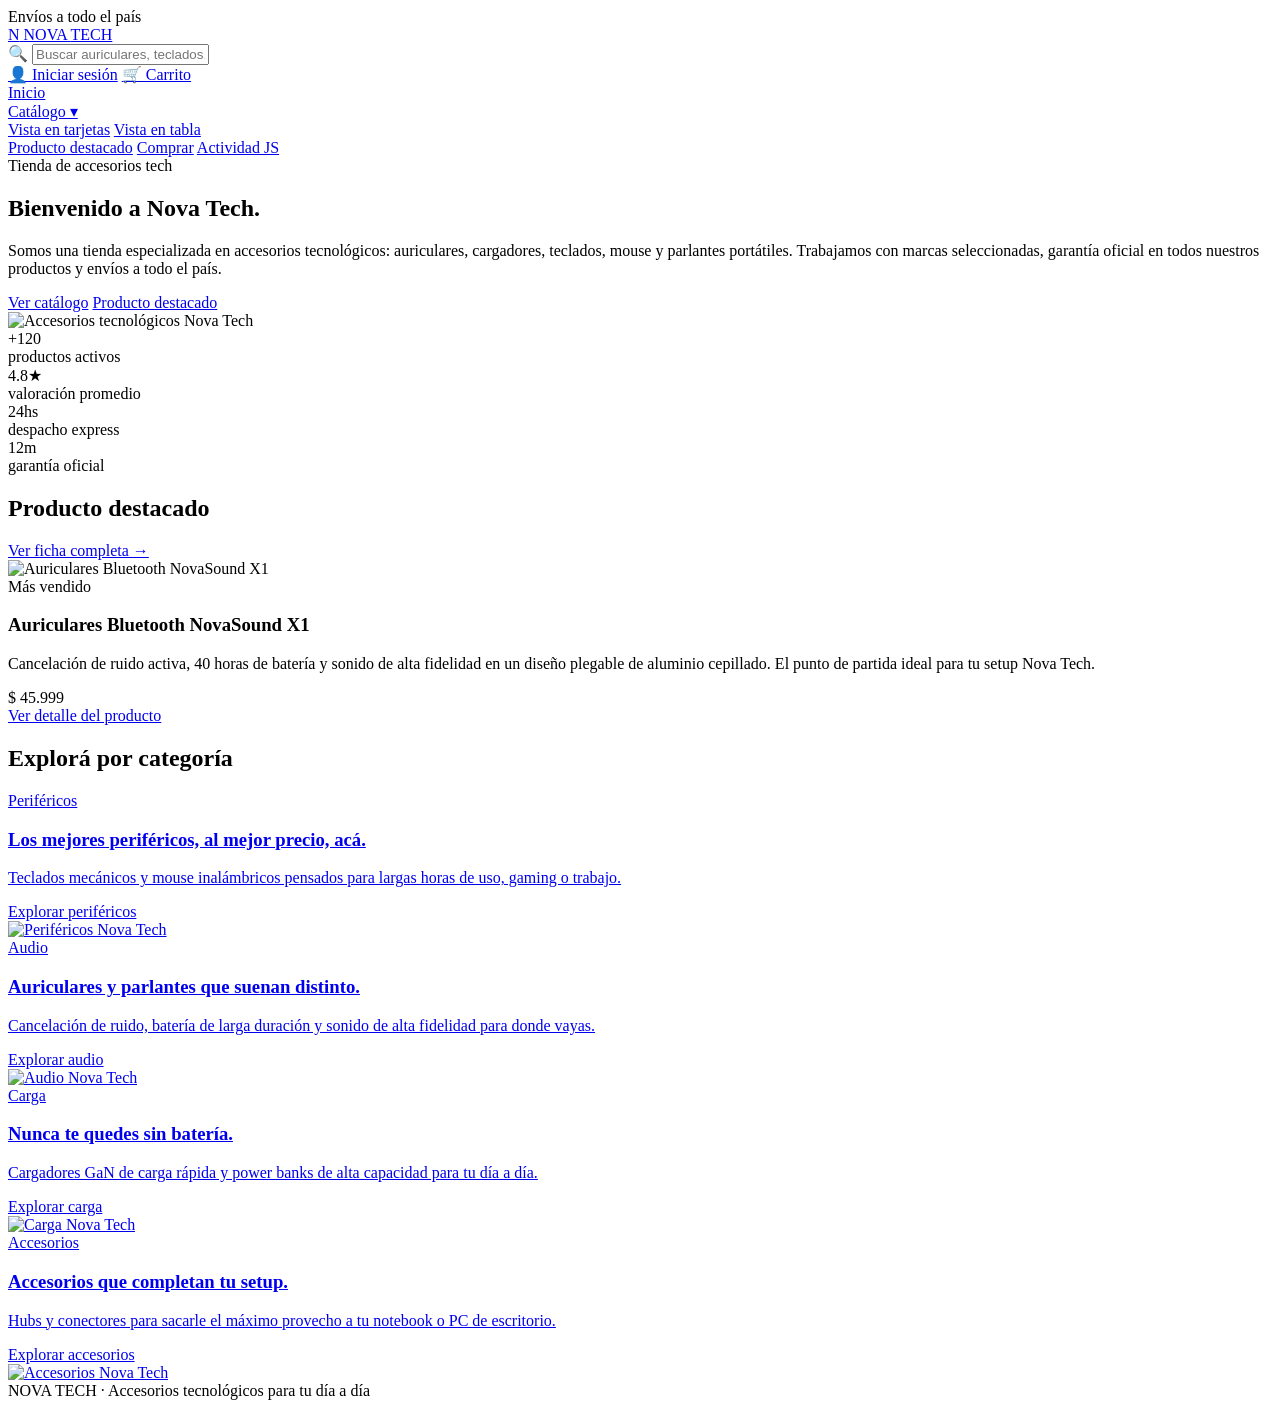
==== index.html @ 22a76394 "Crear proyecto Nova Tech para la Actividad Áulica 13" ====
<!DOCTYPE html>
<html lang="es">
<head>
  <meta charset="UTF-8">
  <meta name="viewport" content="width=device-width, initial-scale=1.0">
  <title>Nova Tech — Accesorios tecnológicos</title>
  <link rel="stylesheet" href="estilos.css">
</head>
<body>

  <!-- Encabezado: barra de utilidad, marca, buscador y navegacion (igual en las 6 paginas) -->
  <header class="site-header">
    <div class="utility-bar">
      <div class="utility-bar-inner">
        <span>Envíos a todo el país</span>
      </div>
    </div>
    <div class="header-main">
      <div class="header-main-inner">
        <a href="index.html" class="brand">
          <span class="brand-mark">N</span>
          NOVA <span class="accent">TECH</span>
        </a>
        <div class="search-bar">
          <span class="search-icon">🔍</span>
          <input type="text" placeholder="Buscar auriculares, teclados, cargadores...">
        </div>
        <div class="header-actions">
          <a href="login.html" class="header-action">👤 Iniciar sesión</a>
          <a href="comprar.html" class="header-action cart">🛒 Carrito</a>
        </div>
      </div>
    </div>
    <nav class="navbar">
      <div class="navbar-inner">
        <a href="index.html" class="active">Inicio</a>
        <div class="nav-item">
          <a href="listado_box.html">Catálogo ▾</a>
          <div class="dropdown-menu">
            <a href="listado_box.html">Vista en tarjetas</a>
            <a href="listado_tabla.html">Vista en tabla</a>
          </div>
        </div>
        <a href="producto.html">Producto destacado</a>
        <a href="comprar.html">Comprar</a>
        <a href="algoritmica.html">Actividad JS</a>

      </div>
    </nav>
  </header>

  <main class="page-shell">

    <section class="hero">
      <div>
        <span class="eyebrow">Tienda de accesorios tech</span>
        <h1>Bienvenido a <span class="mono">Nova Tech</span>.</h1>
        <p class="lead">
          Somos una tienda especializada en accesorios tecnológicos: auriculares,
          cargadores, teclados, mouse y parlantes portátiles. Trabajamos con marcas
          seleccionadas, garantía oficial en todos nuestros productos y envíos a
          todo el país.
        </p>
        <div class="hero-actions">
          <a href="listado_box.html" class="btn btn-primary">Ver catálogo</a>
          <a href="producto.html" class="btn btn-outline">Producto destacado</a>
        </div>
      </div>
      <div class="hero-visual">
        <img src="https://images.unsplash.com/photo-1550009158-9ebf69173e03?w=700&q=80&auto=format&fit=crop" alt="Accesorios tecnológicos Nova Tech">
      </div>
    </section>

    <!-- Metricas de confianza de la tienda -->
    <section aria-label="Estadísticas de la tienda">
      <div class="stat-strip">
        <div class="stat-box">
          <div class="num">+120</div>
          <div class="label">productos activos</div>
        </div>
        <div class="stat-box">
          <div class="num">4.8★</div>
          <div class="label">valoración promedio</div>
        </div>
        <div class="stat-box">
          <div class="num">24hs</div>
          <div class="label">despacho express</div>
        </div>
        <div class="stat-box">
          <div class="num">12m</div>
          <div class="label">garantía oficial</div>
        </div>
      </div>
    </section>

    <!-- Producto destacado: enlaza a la ficha completa en producto.html -->
    <section aria-labelledby="heading-destacado">
      <div class="section-heading">
        <h2 id="heading-destacado">Producto destacado</h2>
        <a href="producto.html" class="tag mono">Ver ficha completa →</a>
      </div>

      <article class="featured-card">
        <img src="https://images.unsplash.com/photo-1585298723682-7115561c51b7?w=500&q=80&auto=format&fit=crop" alt="Auriculares Bluetooth NovaSound X1">
        <div>
          <span class="badge">Más vendido</span>
          <h3>Auriculares Bluetooth NovaSound X1</h3>
          <p>
            Cancelación de ruido activa, 40 horas de batería y sonido de alta fidelidad
            en un diseño plegable de aluminio cepillado. El punto de partida ideal
            para tu setup Nova Tech.
          </p>
          <div class="price">$ 45.999</div>
          <a href="producto.html" class="btn btn-primary">Ver detalle del producto</a>
        </div>
      </article>
    </section>

    <!-- Accesos por categoria: cada banner enlaza al catalogo ya filtrado -->
    <section aria-labelledby="heading-categorias">
      <div class="section-heading">
        <h2 id="heading-categorias">Explorá por categoría</h2>
      </div>

      <a href="listado_box.html#perifericos" class="promo-banner">
        <div class="promo-text">
          <span class="eyebrow">Periféricos</span>
          <h3>Los mejores periféricos, al mejor precio, acá.</h3>
          <p>Teclados mecánicos y mouse inalámbricos pensados para largas horas de uso, gaming o trabajo.</p>
          <span class="btn btn-primary" style="width:fit-content;">Explorar periféricos</span>
        </div>
        <div class="promo-image">
          <img src="https://images.unsplash.com/photo-1618384887929-16ec33fab9ef?w=700&q=75&auto=format&fit=crop" alt="Periféricos Nova Tech">
        </div>
      </a>

      <a href="listado_box.html#audio" class="promo-banner">
        <div class="promo-text">
          <span class="eyebrow">Audio</span>
          <h3>Auriculares y parlantes que suenan distinto.</h3>
          <p>Cancelación de ruido, batería de larga duración y sonido de alta fidelidad para donde vayas.</p>
          <span class="btn btn-primary" style="width:fit-content;">Explorar audio</span>
        </div>
        <div class="promo-image">
          <img src="https://images.unsplash.com/photo-1590658268037-6bf12165a8df?w=700&q=75&auto=format&fit=crop" alt="Audio Nova Tech">
        </div>
      </a>

      <a href="listado_box.html#carga" class="promo-banner">
        <div class="promo-text">
          <span class="eyebrow">Carga</span>
          <h3>Nunca te quedes sin batería.</h3>
          <p>Cargadores GaN de carga rápida y power banks de alta capacidad para tu día a día.</p>
          <span class="btn btn-primary" style="width:fit-content;">Explorar carga</span>
        </div>
        <div class="promo-image">
          <img src="https://images.unsplash.com/photo-1583863788434-e58a36330cf0?w=700&q=75&auto=format&fit=crop" alt="Carga Nova Tech">
        </div>
      </a>

      <a href="listado_box.html#accesorios" class="promo-banner">
        <div class="promo-text">
          <span class="eyebrow">Accesorios</span>
          <h3>Accesorios que completan tu setup.</h3>
          <p>Hubs y conectores para sacarle el máximo provecho a tu notebook o PC de escritorio.</p>
          <span class="btn btn-primary" style="width:fit-content;">Explorar accesorios</span>
        </div>
        <div class="promo-image">
          <img src="https://raw.githubusercontent.com/BalthaIbarra/NovaApp/main/images/novahub-usbc.jpg" alt="Accesorios Nova Tech">
        </div>
      </a>
    </section>

  </main>

  <!-- Pie de pagina -->
  <footer class="site-footer">
    <span class="accent">NOVA TECH</span> · Accesorios tecnológicos para tu día a día
  </footer>

</body>
</html>
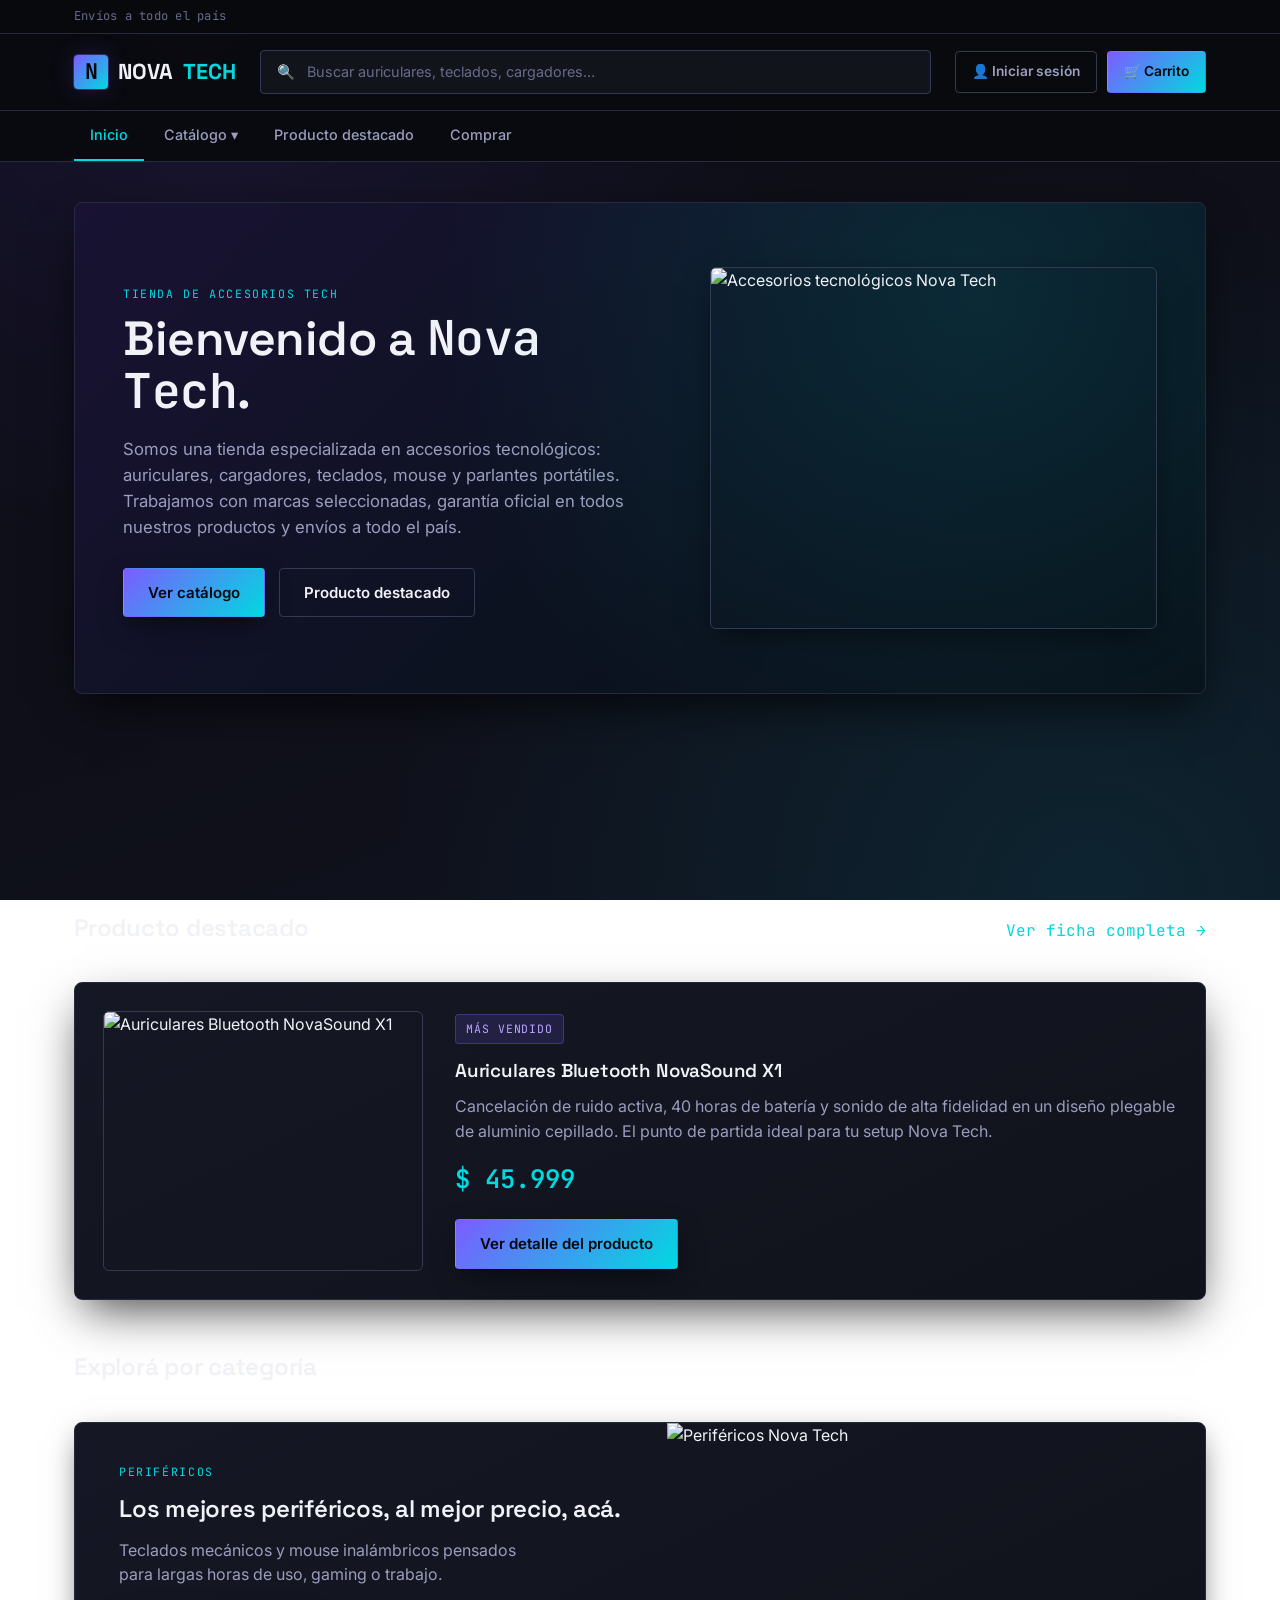
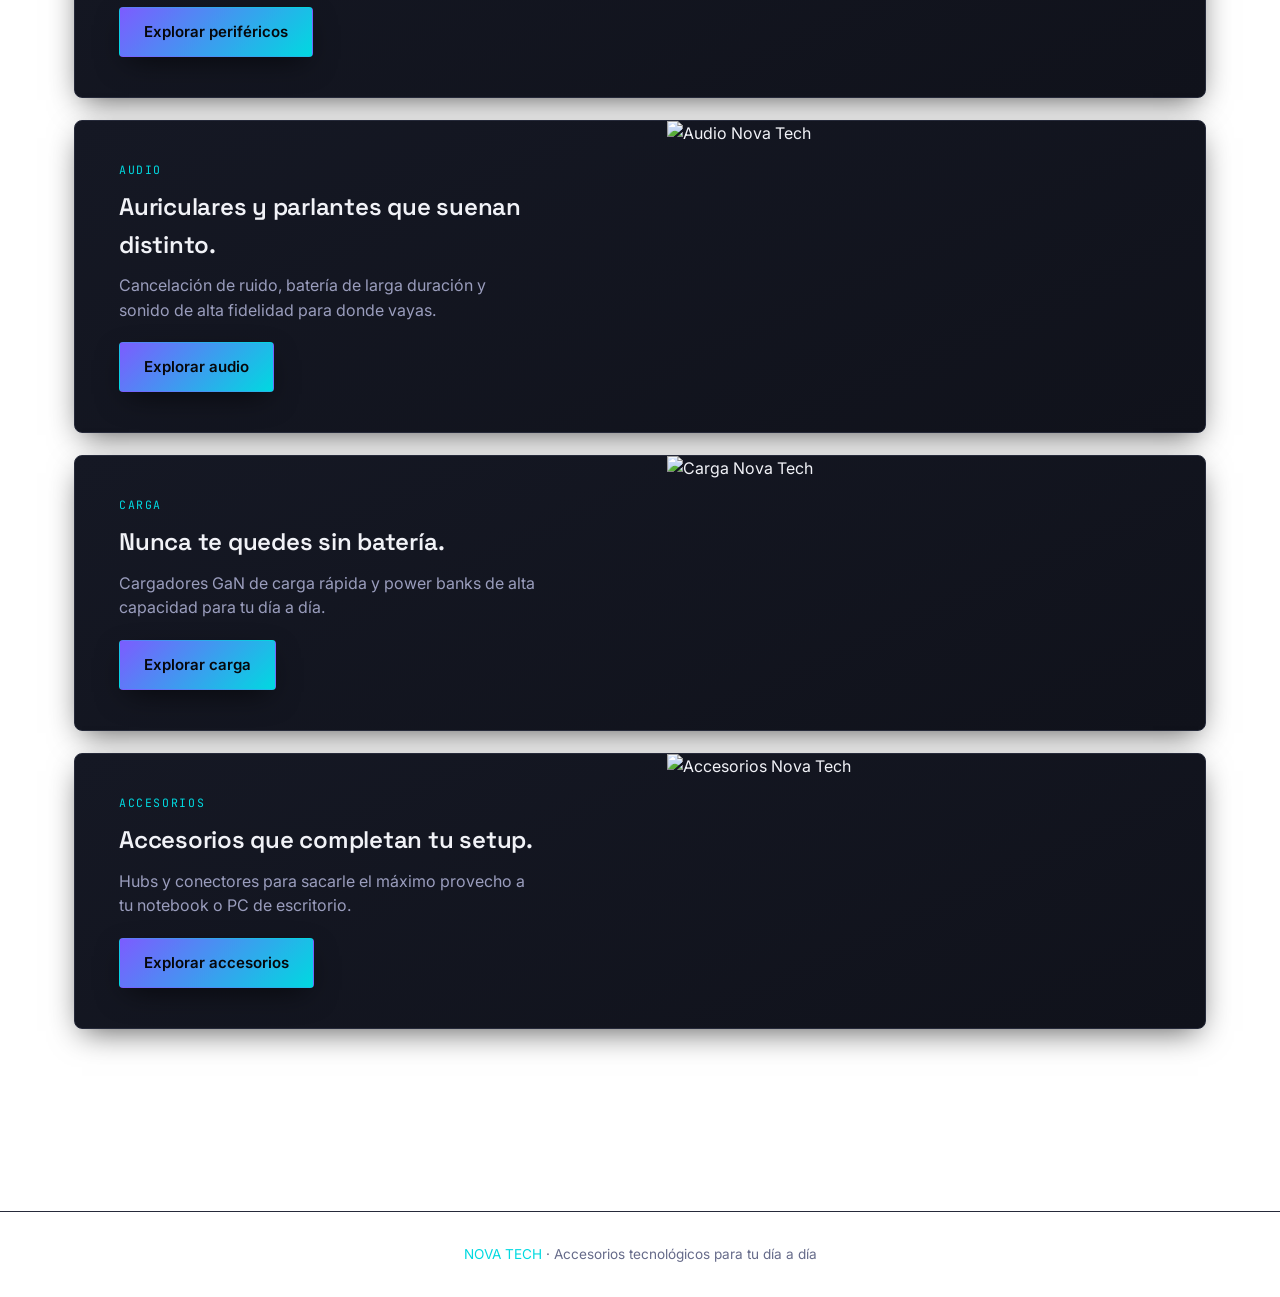
==== commit 28496374: "Actualizar index.html para separar las partes" ====
--- a/index.html
+++ b/index.html
@@ -43,9 +43,7 @@
         </div>
         <a href="producto.html">Producto destacado</a>
         <a href="comprar.html">Comprar</a>
-        <a href="algoritmica.html">Actividad JS</a>
-
-      </div>
+</div>
     </nav>
   </header>
 
--- a/estilos.css
+++ b/estilos.css
@@ -0,0 +1,1374 @@
+
+@import url('https://fonts.googleapis.com/css2?family=Space+Grotesk:wght@500;600;700&family=Inter:wght@400;500;600&family=JetBrains+Mono:wght@500;600&display=swap');
+
+:root {
+    --bg-0: #08090d;
+  --bg-1: #0d0f16;
+  --bg-2: #14172202;
+  --surface: #12141c;
+  --surface-2: #191c28;
+  --surface-3: #1f2330;
+  --border: #262a3a;
+  --border-strong: #343a52;
+
+  --text-primary: #f1f2f7;
+  --text-secondary: #9a9dbd;
+  --text-muted: #666b8a;
+
+  --accent-violet: #7c5cff;
+  --accent-violet-dim: #5a41c9;
+  --accent-cyan: #00d9e0;
+  --accent-cyan-dim: #00a3a8;
+
+  --gradient-accent: linear-gradient(135deg, var(--accent-violet) 0%, var(--accent-cyan) 100%);
+  --gradient-accent-hover: linear-gradient(135deg, #8f74ff 0%, #1de8ef 100%);
+  --gradient-page: radial-gradient(circle at 15% 0%, #1a1533 0%, transparent 45%),
+                    radial-gradient(circle at 85% 100%, #0d2430 0%, transparent 50%),
+                    linear-gradient(160deg, #0a0b10 0%, #0e0f18 45%, #10121e 100%);
+  --gradient-card: linear-gradient(155deg, #151824 0%, #10121b 100%);
+  --gradient-hero: linear-gradient(135deg, #191233 0%, #0c1220 55%, #081018 100%);
+
+  --radius-sm: 4px;
+  --radius-md: 6px;
+  --radius-lg: 8px;
+
+  --shadow-float: 0 10px 30px -8px rgba(0, 0, 0, 0.65);
+  --shadow-float-strong: 0 18px 45px -10px rgba(0, 0, 0, 0.75);
+  --glow-violet: 0 0 0 1px rgba(124, 92, 255, 0.35), 0 0 24px rgba(124, 92, 255, 0.18);
+  --glow-cyan: 0 0 0 1px rgba(0, 217, 224, 0.35), 0 0 24px rgba(0, 217, 224, 0.15);
+}
+
+* {
+  box-sizing: border-box;
+}
+
+html {
+  scroll-behavior: smooth;
+}
+
+body {
+  margin: 0;
+  font-family: 'Inter', system-ui, sans-serif;
+  background: var(--gradient-page);
+  background-attachment: fixed;
+  color: var(--text-primary);
+  line-height: 1.55;
+  min-height: 100vh;
+}
+
+h1, h2, h3, h4 {
+  font-family: 'Space Grotesk', 'Inter', sans-serif;
+  font-weight: 600;
+  letter-spacing: -0.01em;
+  margin: 0 0 0.5em 0;
+  color: var(--text-primary);
+}
+
+p {
+  margin: 0 0 1em 0;
+  color: var(--text-secondary);
+}
+
+a {
+  color: inherit;
+  text-decoration: none;
+}
+
+img {
+  max-width: 100%;
+  display: block;
+}
+
+.mono {
+  font-family: 'JetBrains Mono', ui-monospace, monospace;
+}
+
+.page-shell {
+  max-width: 1180px;
+  margin: 0 auto;
+  padding: 0 24px 80px;
+}
+
+.section-heading {
+  display: flex;
+  align-items: baseline;
+  justify-content: space-between;
+  gap: 16px;
+  margin: 48px 0 24px;
+  flex-wrap: wrap;
+}
+
+.section-heading .tag {
+  color: var(--accent-cyan);
+}
+
+.eyebrow {
+  font-family: 'JetBrains Mono', ui-monospace, monospace;
+  font-size: 0.72rem;
+  letter-spacing: 0.14em;
+  text-transform: uppercase;
+  color: var(--accent-cyan);
+  display: inline-block;
+  margin-bottom: 10px;
+}
+
+.site-header {
+  position: sticky;
+  top: 0;
+  z-index: 50;
+  background: rgba(9, 10, 15, 0.92);
+  backdrop-filter: blur(10px);
+  border-bottom: 1px solid var(--border);
+}
+
+.utility-bar {
+  border-bottom: 1px solid var(--border);
+  background: var(--bg-0);
+}
+
+.utility-bar-inner {
+  max-width: 1180px;
+  margin: 0 auto;
+  padding: 7px 24px;
+  display: flex;
+  gap: 24px;
+  flex-wrap: wrap;
+  font-size: 0.76rem;
+  color: var(--text-muted);
+  font-family: 'JetBrains Mono', monospace;
+  letter-spacing: 0.02em;
+}
+
+.utility-bar-inner span {
+  white-space: nowrap;
+}
+
+.header-main-inner {
+  max-width: 1180px;
+  margin: 0 auto;
+  padding: 16px 24px;
+  display: flex;
+  align-items: center;
+  gap: 24px;
+  flex-wrap: wrap;
+}
+
+.brand {
+  display: flex;
+  align-items: center;
+  gap: 10px;
+  font-family: 'Space Grotesk', sans-serif;
+  font-weight: 700;
+  font-size: 1.35rem;
+  color: var(--text-primary);
+  flex-shrink: 0;
+}
+
+.brand-mark {
+  width: 34px;
+  height: 34px;
+  border-radius: var(--radius-sm);
+  background: var(--gradient-accent);
+  display: flex;
+  align-items: center;
+  justify-content: center;
+  font-family: 'JetBrains Mono', monospace;
+  font-weight: 700;
+  color: #060608;
+  box-shadow: var(--glow-violet);
+}
+
+.brand span.accent {
+  color: var(--accent-cyan);
+}
+
+.search-bar {
+  flex: 1 1 260px;
+  display: flex;
+  align-items: center;
+  gap: 10px;
+  background: var(--surface);
+  border: 1px solid var(--border-strong);
+  border-radius: var(--radius-sm);
+  padding: 10px 16px;
+  min-width: 180px;
+}
+
+.search-bar input {
+  flex: 1;
+  background: transparent;
+  border: none;
+  outline: none;
+  color: var(--text-primary);
+  font-family: 'Inter', sans-serif;
+  font-size: 0.9rem;
+}
+
+.search-bar input::placeholder {
+  color: var(--text-muted);
+}
+
+.search-bar .search-icon {
+  color: var(--accent-cyan);
+  font-size: 0.9rem;
+}
+
+.header-actions {
+  display: flex;
+  align-items: center;
+  gap: 10px;
+  flex-shrink: 0;
+}
+
+.header-action {
+  display: flex;
+  align-items: center;
+  gap: 8px;
+  padding: 9px 16px;
+  border-radius: var(--radius-sm);
+  font-size: 0.86rem;
+  font-weight: 600;
+  color: var(--text-secondary);
+  border: 1px solid var(--border-strong);
+  transition: all 0.15s ease;
+  white-space: nowrap;
+}
+
+.header-action:hover {
+  color: var(--text-primary);
+  border-color: var(--accent-cyan);
+}
+
+.header-action.cart {
+  background: var(--gradient-accent);
+  color: #06070a;
+  border-color: transparent;
+}
+
+.header-action.cart:hover {
+  background: var(--gradient-accent-hover);
+  box-shadow: var(--glow-violet);
+}
+
+.navbar {
+  border-top: 1px solid var(--border);
+}
+
+.navbar-inner {
+  max-width: 1180px;
+  margin: 0 auto;
+  padding: 0 24px;
+  display: flex;
+  gap: 4px;
+  flex-wrap: wrap;
+}
+
+.navbar-inner > a,
+.nav-item > a {
+  display: inline-block;
+  padding: 13px 16px;
+  font-size: 0.9rem;
+  font-weight: 500;
+  color: var(--text-secondary);
+  border-bottom: 2px solid transparent;
+  transition: all 0.15s ease;
+}
+
+.navbar-inner > a:hover,
+.nav-item > a:hover {
+  color: var(--text-primary);
+  background: var(--surface-2);
+}
+
+.navbar-inner > a.active {
+  color: var(--accent-cyan);
+  border-bottom-color: var(--accent-cyan);
+}
+
+.nav-item {
+  position: relative;
+}
+
+.nav-item .dropdown-menu {
+  position: absolute;
+  top: 100%;
+  left: 0;
+  min-width: 220px;
+  background: var(--surface-2);
+  border: 1px solid var(--border-strong);
+  border-radius: 0 0 var(--radius-md) var(--radius-md);
+  box-shadow: var(--shadow-float-strong);
+  opacity: 0;
+  visibility: hidden;
+  transform: translateY(-6px);
+  transition: opacity 0.15s ease, transform 0.15s ease, visibility 0.15s;
+  z-index: 60;
+}
+
+.nav-item:hover .dropdown-menu,
+.nav-item:focus-within .dropdown-menu {
+  opacity: 1;
+  visibility: visible;
+  transform: translateY(0);
+}
+
+.dropdown-menu a {
+  display: block;
+  padding: 12px 18px;
+  font-size: 0.88rem;
+  color: var(--text-secondary);
+  border-bottom: 1px solid var(--border);
+}
+
+.dropdown-menu a:last-child {
+  border-bottom: none;
+}
+
+.dropdown-menu a:hover {
+  color: var(--accent-cyan);
+  background: var(--surface-3);
+}
+
+.btn {
+  display: inline-flex;
+  align-items: center;
+  justify-content: center;
+  gap: 8px;
+  padding: 12px 24px;
+  border-radius: var(--radius-sm);
+  font-family: 'Inter', sans-serif;
+  font-weight: 600;
+  font-size: 0.94rem;
+  border: 1px solid transparent;
+  cursor: pointer;
+  transition: transform 0.15s ease, box-shadow 0.15s ease, background 0.15s ease;
+}
+
+.btn-primary {
+  background: var(--gradient-accent);
+  color: #06070a;
+  box-shadow: var(--shadow-float);
+}
+
+.btn-primary:hover {
+  background: var(--gradient-accent-hover);
+  box-shadow: var(--glow-violet), var(--shadow-float);
+  transform: translateY(-2px);
+}
+
+.btn-outline {
+  background: transparent;
+  border-color: var(--border-strong);
+  color: var(--text-primary);
+}
+
+.btn-outline:hover {
+  border-color: var(--accent-cyan);
+  color: var(--accent-cyan);
+}
+
+.btn-block {
+  width: 100%;
+}
+
+.hero {
+  margin-top: 40px;
+  border-radius: var(--radius-lg);
+  background: var(--gradient-hero);
+  border: 1px solid var(--border);
+  box-shadow: var(--shadow-float-strong);
+  padding: 64px 48px;
+  display: grid;
+  grid-template-columns: 1.1fr 0.9fr;
+  gap: 40px;
+  align-items: center;
+  position: relative;
+  overflow: hidden;
+}
+
+.hero::before {
+  content: "";
+  position: absolute;
+  inset: 0;
+  background: radial-gradient(circle at 80% 20%, rgba(0, 217, 224, 0.12), transparent 55%);
+  pointer-events: none;
+}
+
+.hero h1 {
+  font-size: clamp(2rem, 4vw, 3rem);
+  line-height: 1.08;
+  margin-bottom: 18px;
+}
+
+.hero p.lead {
+  font-size: 1.05rem;
+  max-width: 46ch;
+  margin-bottom: 28px;
+}
+
+.hero-actions {
+  display: flex;
+  gap: 14px;
+  flex-wrap: wrap;
+}
+
+.hero-visual {
+  border-radius: var(--radius-md);
+  overflow: hidden;
+  border: 1px solid var(--border-strong);
+  box-shadow: var(--shadow-float);
+  position: relative;
+}
+
+.hero-visual img {
+  width: 100%;
+  height: 360px;
+  object-fit: cover;
+}
+
+.stat-strip {
+  display: grid;
+  grid-template-columns: repeat(4, 1fr);
+  gap: 18px;
+  margin-top: 56px;
+}
+
+.stat-box {
+  background: var(--gradient-card);
+  border: 1px solid var(--border);
+  border-radius: var(--radius-md);
+  padding: 22px;
+  box-shadow: var(--shadow-float);
+}
+
+.stat-box .num {
+  font-family: 'Space Grotesk', sans-serif;
+  font-size: 1.6rem;
+  font-weight: 700;
+  color: var(--accent-cyan);
+}
+
+.stat-box .label {
+  color: var(--text-muted);
+  font-size: 0.85rem;
+  margin-top: 4px;
+}
+
+.featured-card {
+  display: grid;
+  grid-template-columns: 320px 1fr;
+  gap: 32px;
+  background: var(--gradient-card);
+  border: 1px solid var(--border);
+  border-radius: var(--radius-lg);
+  padding: 28px;
+  box-shadow: var(--shadow-float-strong);
+  align-items: center;
+}
+
+.featured-card img {
+  border-radius: var(--radius-md);
+  border: 1px solid var(--border-strong);
+  width: 100%;
+  height: 260px;
+  object-fit: cover;
+}
+
+.badge {
+  display: inline-block;
+  font-family: 'JetBrains Mono', monospace;
+  font-size: 0.72rem;
+  letter-spacing: 0.08em;
+  text-transform: uppercase;
+  padding: 5px 10px;
+  border-radius: var(--radius-sm);
+  background: rgba(124, 92, 255, 0.15);
+  color: #b8a6ff;
+  border: 1px solid rgba(124, 92, 255, 0.35);
+  margin-bottom: 12px;
+}
+
+.price {
+  font-family: 'JetBrains Mono', monospace;
+  font-weight: 600;
+  font-size: 1.6rem;
+  color: var(--accent-cyan);
+  margin: 14px 0 20px;
+}
+
+.price.small {
+  font-size: 1.15rem;
+}
+
+.product-grid {
+  display: grid;
+  grid-template-columns: repeat(auto-fill, minmax(250px, 1fr));
+  gap: 24px;
+}
+
+.product-card {
+  background: var(--gradient-card);
+  border: 1px solid var(--border);
+  border-radius: var(--radius-md);
+  overflow: hidden;
+  box-shadow: var(--shadow-float);
+  transition: transform 0.15s ease, box-shadow 0.15s ease, border-color 0.15s ease;
+}
+
+.product-card:hover {
+  transform: translateY(-4px);
+  border-color: var(--accent-violet-dim);
+  box-shadow: var(--glow-violet), var(--shadow-float-strong);
+}
+
+.product-card img {
+  width: 100%;
+  height: 190px;
+  object-fit: cover;
+  border-bottom: 1px solid var(--border);
+}
+
+.product-card .body {
+  padding: 18px 20px 22px;
+}
+
+.product-card .category {
+  font-family: 'JetBrains Mono', monospace;
+  font-size: 0.7rem;
+  text-transform: uppercase;
+  letter-spacing: 0.08em;
+  color: var(--text-muted);
+  margin-bottom: 6px;
+}
+
+.product-card h2 {
+  font-size: 1.05rem;
+  font-weight: 600;
+  margin-bottom: 8px;
+}
+
+.product-card .stock {
+  font-size: 0.82rem;
+  color: var(--text-muted);
+  margin-top: 6px;
+}
+
+.product-card .card-actions {
+  display: flex;
+  gap: 8px;
+  margin-top: 16px;
+}
+
+.product-card .card-actions .btn {
+  flex: 1;
+  padding: 9px 10px;
+  font-size: 0.82rem;
+}
+
+.table-wrap {
+  background: var(--surface);
+  border: 1px solid var(--border);
+  border-radius: var(--radius-md);
+  overflow: hidden;
+  box-shadow: var(--shadow-float);
+}
+
+table.catalog {
+  width: 100%;
+  border-collapse: collapse;
+}
+
+table.catalog thead th {
+  text-align: left;
+  font-family: 'JetBrains Mono', monospace;
+  font-size: 0.72rem;
+  letter-spacing: 0.08em;
+  text-transform: uppercase;
+  color: var(--accent-cyan);
+  background: var(--surface-3);
+  padding: 16px 20px;
+  border-bottom: 1px solid var(--border-strong);
+}
+
+table.catalog tbody td {
+  padding: 16px 20px;
+  border-bottom: 1px solid var(--border);
+  color: var(--text-secondary);
+  font-size: 0.94rem;
+}
+
+table.catalog tbody tr:last-child td {
+  border-bottom: none;
+}
+
+table.catalog tbody tr:hover {
+  background: var(--surface-2);
+}
+
+table.catalog td.name {
+  color: var(--text-primary);
+  font-weight: 500;
+}
+
+table.catalog td.price {
+  font-family: 'JetBrains Mono', monospace;
+  color: var(--accent-cyan);
+  font-weight: 600;
+  font-size: 0.94rem;
+}
+
+.stock-pill {
+  display: inline-block;
+  padding: 3px 10px;
+  border-radius: var(--radius-sm);
+  font-size: 0.78rem;
+  font-family: 'JetBrains Mono', monospace;
+  background: rgba(0, 217, 224, 0.12);
+  color: var(--accent-cyan);
+  border: 1px solid rgba(0, 217, 224, 0.3);
+}
+
+.stock-pill.low {
+  background: rgba(255, 107, 107, 0.12);
+  color: #ff8f8f;
+  border-color: rgba(255, 107, 107, 0.3);
+}
+
+.product-detail {
+  display: grid;
+  grid-template-columns: 1fr 1fr;
+  gap: 44px;
+  margin-top: 44px;
+  align-items: start;
+}
+
+.product-detail .gallery img {
+  width: 100%;
+  height: 440px;
+  object-fit: cover;
+  border-radius: var(--radius-lg);
+  border: 1px solid var(--border-strong);
+  box-shadow: var(--shadow-float-strong);
+}
+
+.product-detail h1 {
+  font-size: 2.1rem;
+}
+
+.spec-table {
+  width: 100%;
+  border-collapse: collapse;
+  margin: 24px 0;
+  background: var(--surface);
+  border: 1px solid var(--border);
+  border-radius: var(--radius-md);
+  overflow: hidden;
+}
+
+.spec-table tr td {
+  padding: 12px 18px;
+  border-bottom: 1px solid var(--border);
+  font-size: 0.9rem;
+}
+
+.spec-table tr:last-child td {
+  border-bottom: none;
+}
+
+.spec-table td.spec-key {
+  color: var(--text-muted);
+  font-family: 'JetBrains Mono', monospace;
+  font-size: 0.78rem;
+  text-transform: uppercase;
+  letter-spacing: 0.05em;
+  width: 40%;
+}
+
+.spec-table td.spec-val {
+  color: var(--text-primary);
+}
+
+.checkout-layout {
+  max-width: 1120px;
+  margin: 44px auto 0;
+  display: grid;
+  grid-template-columns: 1fr 380px;
+  gap: 32px;
+  align-items: start;
+}
+
+.form-shell {
+  background: var(--gradient-card);
+  border: 1px solid var(--border);
+  border-radius: var(--radius-lg);
+  padding: 40px;
+  box-shadow: var(--shadow-float-strong);
+}
+
+.form-grid {
+  display: grid;
+  grid-template-columns: 1fr 1fr;
+  gap: 20px;
+}
+
+.form-field {
+  display: flex;
+  flex-direction: column;
+  gap: 8px;
+  margin-bottom: 20px;
+}
+
+.form-field.full {
+  grid-column: 1 / -1;
+}
+
+.form-field label {
+  font-size: 0.82rem;
+  font-weight: 600;
+  color: var(--text-secondary);
+}
+
+.form-field input,
+.form-field select,
+.form-field textarea {
+  background: var(--surface);
+  border: 1px solid var(--border-strong);
+  border-radius: var(--radius-sm);
+  padding: 12px 14px;
+  color: var(--text-primary);
+  font-family: 'Inter', sans-serif;
+  font-size: 0.94rem;
+  outline: none;
+  transition: border-color 0.15s ease, box-shadow 0.15s ease;
+}
+
+.form-field input:focus,
+.form-field select:focus,
+.form-field textarea:focus {
+  border-color: var(--accent-cyan);
+  box-shadow: var(--glow-cyan);
+}
+
+fieldset {
+  border: 1px solid var(--border);
+  border-radius: var(--radius-md);
+  padding: 20px;
+  margin: 0 0 24px 0;
+}
+
+fieldset legend {
+  font-family: 'JetBrains Mono', monospace;
+  font-size: 0.75rem;
+  text-transform: uppercase;
+  letter-spacing: 0.08em;
+  color: var(--accent-cyan);
+  padding: 0 8px;
+}
+
+.order-line {
+  display: grid;
+  grid-template-columns: 1fr 90px 110px;
+  gap: 14px;
+  align-items: center;
+  padding: 12px 0;
+  border-bottom: 1px solid var(--border);
+}
+
+.order-line:last-of-type {
+  border-bottom: none;
+}
+
+.order-line .item-name {
+  font-size: 0.92rem;
+  color: var(--text-primary);
+}
+
+.order-line .item-price {
+  font-family: 'JetBrains Mono', monospace;
+  font-size: 0.85rem;
+  color: var(--text-muted);
+}
+
+.order-line input[type="number"] {
+  width: 100%;
+  min-width: 0;
+  max-width: 100%;
+  box-sizing: border-box;
+  background: var(--surface);
+  border: 1px solid var(--border-strong);
+  border-radius: var(--radius-sm);
+  padding: 8px 6px;
+  color: var(--text-primary);
+  font-family: 'Inter', sans-serif;
+  font-size: 0.88rem;
+  text-align: center;
+  outline: none;
+}
+
+.order-line input[type="number"]:focus {
+  border-color: var(--accent-cyan);
+  box-shadow: var(--glow-cyan);
+}
+
+.form-note {
+  font-size: 0.8rem;
+  color: var(--text-muted);
+  margin-top: 4px;
+}
+
+.order-summary {
+  position: sticky;
+  top: 108px;
+  background: var(--gradient-card);
+  border: 1px solid var(--border);
+  border-radius: var(--radius-lg);
+  padding: 26px;
+  box-shadow: var(--shadow-float-strong);
+}
+
+.order-summary h2 {
+  font-size: 1.15rem;
+  margin-bottom: 4px;
+}
+
+.recap-row {
+  display: flex;
+  justify-content: space-between;
+  padding: 10px 0;
+  border-bottom: 1px solid var(--border);
+  font-size: 0.9rem;
+}
+
+.recap-row span:first-child {
+  color: var(--text-secondary);
+}
+
+.recap-row span:last-child {
+  font-family: 'JetBrains Mono', monospace;
+  color: var(--text-primary);
+  font-weight: 600;
+}
+
+.order-total {
+  display: flex;
+  justify-content: space-between;
+  align-items: baseline;
+  margin-top: 18px;
+  padding-top: 18px;
+  border-top: 1px solid var(--border-strong);
+}
+
+.order-total .label {
+  color: var(--text-secondary);
+  font-size: 0.88rem;
+}
+
+.order-total .value {
+  font-family: 'JetBrains Mono', monospace;
+  font-weight: 700;
+  font-size: 1.3rem;
+  color: var(--accent-cyan);
+}
+
+.modal-overlay {
+  position: fixed;
+  inset: 0;
+  z-index: 300;
+  display: flex;
+  align-items: center;
+  justify-content: center;
+  padding: 20px;
+  background: rgba(5, 6, 10, 0.78);
+  backdrop-filter: blur(4px);
+  opacity: 0;
+  visibility: hidden;
+  transition: opacity 0.2s ease, visibility 0.2s ease;
+}
+
+.modal-overlay:target {
+  opacity: 1;
+  visibility: visible;
+}
+
+.modal-card {
+  width: 100%;
+  max-width: 460px;
+  background: var(--gradient-card);
+  border: 1px solid var(--border-strong);
+  border-radius: var(--radius-lg);
+  box-shadow: var(--shadow-float-strong);
+  padding: 32px;
+  transform: translateY(14px);
+  transition: transform 0.2s ease;
+}
+
+.modal-overlay:target .modal-card {
+  transform: translateY(0);
+}
+
+.modal-card .badge {
+  margin-bottom: 8px;
+}
+
+.modal-summary {
+  width: 100%;
+  border-collapse: collapse;
+  margin: 18px 0;
+}
+
+.modal-summary td {
+  padding: 8px 0;
+  font-size: 0.88rem;
+  color: var(--text-secondary);
+  border-bottom: 1px solid var(--border);
+}
+
+.modal-summary tr:last-child td {
+  border-bottom: none;
+}
+
+.modal-summary td.qty,
+.modal-summary td.amount {
+  text-align: right;
+  font-family: 'JetBrains Mono', monospace;
+  color: var(--text-primary);
+}
+
+.modal-summary tr.total td {
+  padding-top: 14px;
+  border-top: 1px solid var(--border-strong);
+  border-bottom: none;
+  font-weight: 700;
+  color: var(--accent-cyan);
+  font-size: 1.05rem;
+}
+
+.modal-actions {
+  display: flex;
+  gap: 12px;
+  margin-top: 8px;
+}
+
+.modal-actions .btn {
+  flex: 1;
+}
+
+.rating-block {
+  margin: 4px 0 20px;
+}
+
+.rating-group {
+  display: flex;
+  gap: 10px;
+  margin-top: 10px;
+}
+
+.rating-group input[type="radio"] {
+  position: absolute;
+  opacity: 0;
+  width: 0;
+  height: 0;
+}
+
+.rating-group label {
+  width: 38px;
+  height: 38px;
+  display: flex;
+  align-items: center;
+  justify-content: center;
+  border: 1px solid var(--border-strong);
+  border-radius: var(--radius-sm);
+  color: var(--text-secondary);
+  font-family: 'JetBrains Mono', monospace;
+  font-weight: 600;
+  cursor: pointer;
+  transition: all 0.15s ease;
+}
+
+.rating-group input[type="radio"]:checked + label {
+  background: var(--gradient-accent);
+  color: #06070a;
+  border-color: transparent;
+  box-shadow: var(--glow-violet);
+}
+
+.promo-banner {
+  display: grid;
+  grid-template-columns: 1.1fr 1fr;
+  align-items: stretch;
+  background: var(--gradient-card);
+  border: 1px solid var(--border);
+  border-radius: var(--radius-lg);
+  box-shadow: var(--shadow-float);
+  overflow: hidden;
+  margin-bottom: 22px;
+  transition: box-shadow 0.2s ease, border-color 0.2s ease;
+}
+
+.promo-banner:hover {
+  border-color: var(--accent-violet-dim);
+  box-shadow: var(--glow-violet), var(--shadow-float-strong);
+}
+
+.promo-banner .promo-text {
+  padding: 40px 44px;
+  display: flex;
+  flex-direction: column;
+  justify-content: center;
+}
+
+.promo-banner .promo-text h3 {
+  font-size: 1.5rem;
+  margin-bottom: 10px;
+}
+
+.promo-banner .promo-text p {
+  max-width: 42ch;
+  margin-bottom: 20px;
+}
+
+.promo-banner .promo-image {
+  min-height: 220px;
+}
+
+.promo-banner .promo-image img {
+  width: 100%;
+  height: 100%;
+  object-fit: cover;
+}
+
+.filter-tabs {
+  display: flex;
+  gap: 8px;
+  flex-wrap: wrap;
+  margin: 0 0 28px;
+}
+
+.filter-tabs a {
+  padding: 8px 16px;
+  border-radius: var(--radius-sm);
+  border: 1px solid var(--border-strong);
+  font-size: 0.86rem;
+  font-weight: 600;
+  color: var(--text-secondary);
+  transition: all 0.15s ease;
+}
+
+.filter-tabs a:hover {
+  color: var(--text-primary);
+  border-color: var(--accent-cyan);
+}
+
+.filter-tabs a.tab-todos {
+  color: var(--text-primary);
+  background: var(--surface-2);
+  border-color: var(--accent-violet-dim);
+}
+
+#audio:target ~ .filter-tabs .tab-todos,
+#perifericos:target ~ .filter-tabs .tab-todos,
+#carga:target ~ .filter-tabs .tab-todos,
+#accesorios:target ~ .filter-tabs .tab-todos {
+  background: transparent;
+  border-color: var(--border-strong);
+  color: var(--text-secondary);
+}
+
+#audio:target ~ .filter-tabs .tab-audio,
+#perifericos:target ~ .filter-tabs .tab-perifericos,
+#carga:target ~ .filter-tabs .tab-carga,
+#accesorios:target ~ .filter-tabs .tab-accesorios {
+  background: var(--surface-2);
+  border-color: var(--accent-violet-dim);
+  color: var(--text-primary);
+}
+
+#audio:target ~ .product-grid .product-card:not(.cat-audio),
+#audio:target ~ .table-wrap tr.cat-row:not(.cat-audio) {
+  display: none;
+}
+
+#perifericos:target ~ .product-grid .product-card:not(.cat-perifericos),
+#perifericos:target ~ .table-wrap tr.cat-row:not(.cat-perifericos) {
+  display: none;
+}
+
+#carga:target ~ .product-grid .product-card:not(.cat-carga),
+#carga:target ~ .table-wrap tr.cat-row:not(.cat-carga) {
+  display: none;
+}
+
+#accesorios:target ~ .product-grid .product-card:not(.cat-accesorios),
+#accesorios:target ~ .table-wrap tr.cat-row:not(.cat-accesorios) {
+  display: none;
+}
+
+.login-shell {
+  max-width: 420px;
+  margin: 64px auto 0;
+}
+
+.login-footer-note {
+  text-align: center;
+  margin-top: 18px;
+  font-size: 0.85rem;
+  color: var(--text-muted);
+}
+
+.login-footer-note a {
+  color: var(--accent-cyan);
+  font-weight: 600;
+}
+
+.site-footer {
+  border-top: 1px solid var(--border);
+  margin-top: 80px;
+  padding: 32px 24px;
+  text-align: center;
+  color: var(--text-muted);
+  font-size: 0.85rem;
+}
+
+.site-footer span.accent {
+  color: var(--accent-cyan);
+}
+
+@media (max-width: 860px) {
+  .hero {
+    grid-template-columns: 1fr;
+    padding: 40px 26px;
+  }
+  .featured-card {
+    grid-template-columns: 1fr;
+  }
+  .product-detail {
+    grid-template-columns: 1fr;
+  }
+  .stat-strip {
+    grid-template-columns: repeat(2, 1fr);
+  }
+  .form-grid {
+    grid-template-columns: 1fr;
+  }
+  .order-line {
+    grid-template-columns: 1fr auto auto;
+  }
+  .checkout-layout {
+    grid-template-columns: 1fr;
+  }
+  .order-summary {
+    position: static;
+  }
+  .promo-banner {
+    grid-template-columns: 1fr;
+  }
+  .promo-banner .promo-image {
+    order: -1;
+    min-height: 180px;
+  }
+  .header-main-inner {
+    justify-content: center;
+  }
+  .navbar-inner {
+    justify-content: center;
+  }
+}
+
+@media (max-width: 520px) {
+  .promo-banner .promo-text {
+    padding: 28px 24px;
+  }
+  .utility-bar-inner {
+    justify-content: center;
+    text-align: center;
+  }
+  .form-shell {
+    padding: 24px 20px;
+  }
+  fieldset {
+    padding: 16px;
+  }
+  .order-line {
+    grid-template-columns: 1fr;
+    justify-items: start;
+    gap: 6px;
+    padding: 14px 0;
+  }
+  .order-line input[type="number"] {
+    max-width: 90px;
+  }
+  .modal-overlay {
+    padding: 12px;
+  }
+  .modal-card {
+    padding: 22px;
+  }
+  .modal-summary td {
+    font-size: 0.8rem;
+  }
+}
+
+@supports (animation-timeline: view()) {
+  .stat-box,
+  .featured-card,
+  .promo-banner,
+  .product-card,
+  .product-detail,
+  .form-shell,
+  .login-shell {
+    opacity: 0;
+    animation: reveal-card linear both;
+    animation-timeline: view();
+    animation-range: entry 0% cover 30%;
+  }
+
+  @keyframes reveal-card {
+    from {
+      opacity: 0;
+      transform: translateY(32px);
+    }
+    to {
+      opacity: 1;
+      transform: translateY(0);
+    }
+  }
+}
+
+.ticket {
+  border: 1px dashed var(--border-strong);
+  border-radius: var(--radius-sm);
+  background: var(--surface);
+  padding: 22px;
+  margin: 18px 0;
+}
+
+.ticket-header {
+  text-align: center;
+  padding-bottom: 14px;
+  margin-bottom: 14px;
+  border-bottom: 1px dashed var(--border-strong);
+}
+
+.ticket-header .brand-mark {
+  margin: 0 auto 10px;
+}
+
+.ticket-meta {
+  font-family: 'JetBrains Mono', monospace;
+  font-size: 0.78rem;
+  color: var(--text-muted);
+  margin-bottom: 2px;
+}
+
+@media print {
+  body * {
+    visibility: hidden;
+  }
+  #pedido-confirmado,
+  #pedido-confirmado * {
+    visibility: visible;
+  }
+  #pedido-confirmado {
+    position: absolute;
+    inset: 0;
+    background: #ffffff;
+    padding: 40px;
+    opacity: 1 !important;
+  }
+  #pedido-confirmado .modal-card {
+    box-shadow: none;
+    border: none;
+    max-width: 100%;
+    background: #ffffff;
+    color: #111111;
+    transform: none !important;
+  }
+  #pedido-confirmado .badge,
+  #pedido-confirmado .modal-actions,
+  #pedido-confirmado .rating-block,
+  #pedido-confirmado .close-hint {
+    display: none;
+  }
+  #pedido-confirmado h2,
+  #pedido-confirmado .ticket-meta,
+  #pedido-confirmado p,
+  #pedido-confirmado td {
+    color: #111111 !important;
+  }
+  #pedido-confirmado .ticket {
+    border-color: #999999;
+  }
+}
+
+
+/* Actividad Áulica 13 - comportamiento con JavaScript */
+.order-line {
+  grid-template-columns: minmax(220px, 1fr) 80px minmax(145px, auto) minmax(175px, auto);
+}
+
+.item-subtotal {
+  color: var(--accent-cyan);
+  text-align: right;
+  font-size: 0.86rem;
+}
+
+.item-subtotal strong {
+  color: var(--text-primary);
+}
+
+.algorithm-card {
+  max-width: 720px;
+  margin: 48px auto;
+  padding: 32px;
+  background: var(--gradient-card);
+  border: 1px solid var(--border-strong);
+  border-radius: var(--radius-lg);
+  box-shadow: var(--shadow-float);
+}
+
+.algorithm-grid {
+  display: grid;
+  grid-template-columns: 1fr 1fr;
+  gap: 18px;
+  margin: 24px 0;
+}
+
+.result-box {
+  margin-top: 24px;
+  padding: 18px;
+  border: 1px solid var(--border-strong);
+  border-radius: var(--radius-md);
+  background: var(--surface-2);
+}
+
+#resultado {
+  display: inline-block;
+  margin-left: 8px;
+  font-family: 'JetBrains Mono', monospace;
+  font-weight: 600;
+}
+
+#resultado.positivo { color: #63e6a5; }
+#resultado.cero { color: var(--accent-cyan); }
+#resultado.negativo { color: #ff7b91; }
+
+@media (max-width: 860px) {
+  .order-line {
+    grid-template-columns: 1fr 76px;
+  }
+
+  .item-price,
+  .item-subtotal {
+    text-align: left;
+  }
+}
+
+@media (max-width: 520px) {
+  .algorithm-grid {
+    grid-template-columns: 1fr;
+  }
+
+  .algorithm-card {
+    padding: 22px;
+  }
+}
